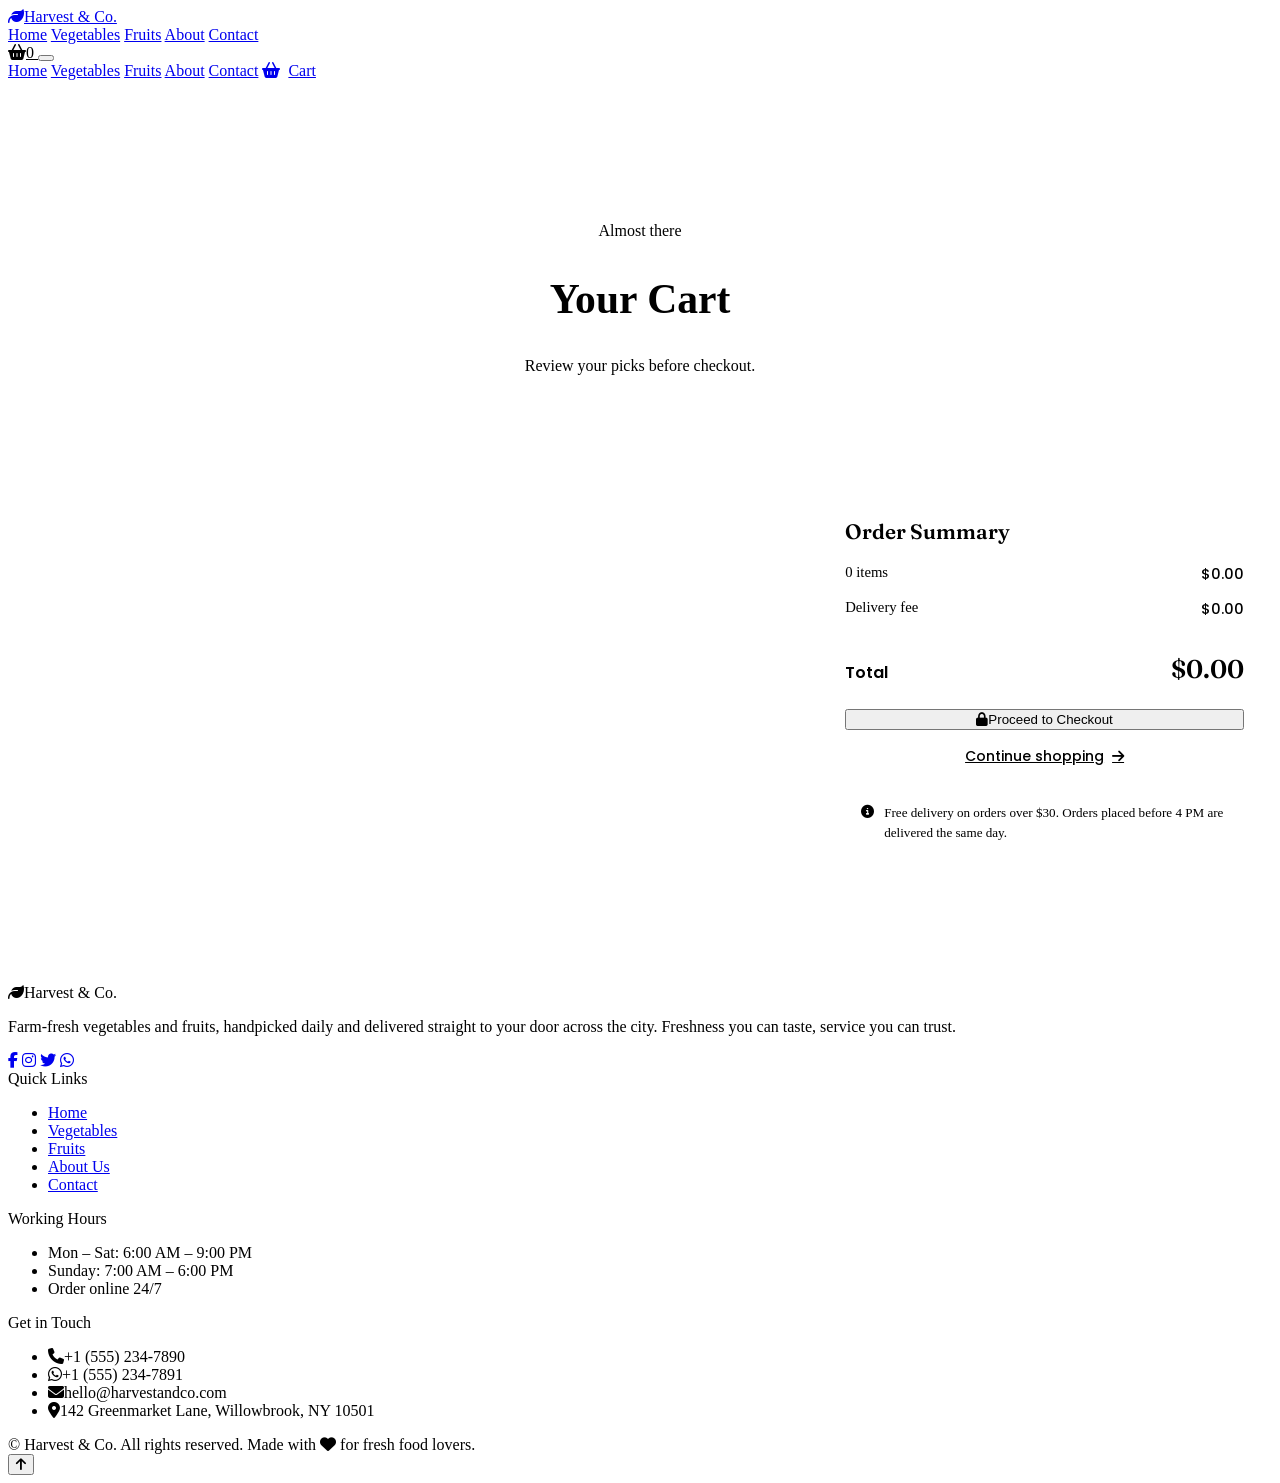
==== cart.html @ 6388827d "Create cart.html" ====
<!DOCTYPE html>
<html lang="en">
<head>
<meta charset="UTF-8">
<meta name="viewport" content="width=device-width, initial-scale=1.0">
<title>Your Cart — Vegcut</title>
<meta name="description" content="Review, adjust and check out the fresh vegetables and fruits in your Vegcut cart.">

<link rel="preconnect" href="https://fonts.googleapis.com">
<link rel="preconnect" href="https://fonts.gstatic.com" crossorigin>
<link href="https://fonts.googleapis.com/css2?family=Fraunces:opsz,wght@9..144,300;9..144,500;9..144,600;9..144,700&family=Inter:wght@400;500;600&family=Poppins:wght@500;600;700&display=swap" rel="stylesheet">
<link rel="stylesheet" href="https://cdnjs.cloudflare.com/ajax/libs/font-awesome/6.5.1/css/all.min.css">
<link rel="stylesheet" href="style.css">

<style>
/* ============ CART PAGE ============ */
.cart-hero{
  margin-top:78px;padding:64px 0 40px;background:var(--tan);text-align:center;
}
.cart-hero .eyebrow{justify-content:center;}
.cart-hero h1{font-size:clamp(1.9rem,3.6vw,2.6rem);color:var(--green-deep);font-weight:600;}
.cart-hero p{color:var(--charcoal-soft);margin-top:8px;}

.cart-layout{
  display:grid;grid-template-columns:1.7fr 1fr;gap:36px;align-items:start;
  padding:60px 0 100px;
}
@media(max-width:900px){.cart-layout{grid-template-columns:1fr;}}

/* item rows */
.cart-list{display:flex;flex-direction:column;gap:18px;}
.cart-item{
  background:var(--white);border-radius:var(--radius-md);box-shadow:var(--shadow-soft);
  display:flex;align-items:center;gap:18px;padding:16px;
  transition:transform .4s var(--ease),box-shadow .4s var(--ease),opacity .4s var(--ease);
}
.cart-item.removing{opacity:0;transform:translateX(30px) scale(.96);}
.cart-item-img{width:88px;height:88px;border-radius:16px;overflow:hidden;flex-shrink:0;}
.cart-item-img img{width:100%;height:100%;object-fit:cover;}
.cart-item-info{flex:1;min-width:0;}
.cart-item-name{font-family:'Fraunces',serif;font-weight:600;font-size:1.08rem;color:var(--charcoal);margin-bottom:4px;}
.cart-item-price{font-size:.85rem;color:var(--charcoal-soft);}
.cart-item-price span{color:var(--green-deep);font-weight:600;font-family:'Poppins',sans-serif;}

.qty-stepper{
  display:flex;align-items:center;gap:0;background:var(--tan);border-radius:30px;padding:4px;
}
.qty-stepper button{
  width:30px;height:30px;border-radius:50%;background:var(--white);color:var(--green-deep);
  display:flex;align-items:center;justify-content:center;font-size:.85rem;font-weight:700;
  transition:background .25s,color .25s,transform .2s;
}
.qty-stepper button:hover{background:var(--green-fresh);color:var(--white);}
.qty-stepper button:active{transform:scale(.9);}
.qty-value{width:32px;text-align:center;font-family:'Poppins',sans-serif;font-weight:600;font-size:.92rem;}

.line-total{
  font-family:'Fraunces',serif;font-weight:600;color:var(--green-deep);font-size:1.1rem;
  min-width:70px;text-align:right;
}
.remove-btn{
  width:36px;height:36px;border-radius:50%;color:var(--charcoal-soft);
  display:flex;align-items:center;justify-content:center;font-size:.95rem;
  transition:background .25s,color .25s,transform .3s;
}
.remove-btn:hover{background:#fdecec;color:#d9534f;transform:scale(1.08) rotate(6deg);}

@media(max-width:560px){
  .cart-item{flex-wrap:wrap;}
  .cart-item-img{width:70px;height:70px;}
  .line-total{order:5;width:100%;text-align:left;margin-top:6px;}
}

/* empty state */
.cart-empty{
  background:var(--white);border-radius:var(--radius-lg);box-shadow:var(--shadow-soft);
  padding:70px 30px;text-align:center;display:flex;flex-direction:column;align-items:center;gap:16px;
}
.cart-empty i{font-size:2.6rem;color:var(--tan);}
.cart-empty h3{font-family:'Fraunces',serif;font-size:1.4rem;color:var(--green-deep);}
.cart-empty p{color:var(--charcoal-soft);max-width:320px;font-size:.92rem;line-height:1.6;}

/* summary card */
.summary-card{
  background:var(--white);border-radius:var(--radius-lg);box-shadow:var(--shadow-soft);
  padding:28px;position:sticky;top:110px;
}
.summary-title{font-family:'Fraunces',serif;font-size:1.3rem;font-weight:600;color:var(--green-deep);margin-bottom:20px;}
.summary-row{display:flex;justify-content:space-between;font-size:.92rem;color:var(--charcoal-soft);margin-bottom:14px;}
.summary-row span:last-child{font-family:'Poppins',sans-serif;font-weight:500;color:var(--charcoal);}
.summary-divider{height:1px;background:var(--tan);margin:16px 0;}
.summary-total{display:flex;justify-content:space-between;align-items:baseline;margin-bottom:24px;}
.summary-total span:first-child{font-family:'Poppins',sans-serif;font-weight:600;color:var(--charcoal);}
.summary-total span:last-child{font-family:'Fraunces',serif;font-size:1.6rem;font-weight:600;color:var(--green-deep);}
.checkout-btn{width:100%;justify-content:center;}
.checkout-btn:disabled{opacity:.5;pointer-events:none;}
.continue-link{
  display:flex;align-items:center;justify-content:center;gap:8px;margin-top:16px;
  font-family:'Poppins',sans-serif;font-weight:500;font-size:.88rem;color:var(--green-deep);
  transition:gap .3s;
}
.continue-link:hover{gap:12px;}
.note-box{
  margin-top:22px;background:var(--cream);border-radius:var(--radius-sm);padding:14px 16px;
  font-size:.82rem;color:var(--charcoal-soft);display:flex;gap:10px;line-height:1.5;
}
.note-box i{color:var(--green-fresh);margin-top:2px;}

.toast{
  position:fixed;bottom:26px;left:50%;transform:translateX(-50%) translateY(20px);
  background:var(--green-deep);color:var(--white);padding:14px 26px;border-radius:40px;
  font-family:'Poppins',sans-serif;font-weight:500;font-size:.9rem;box-shadow:0 14px 30px rgba(31,77,58,.3);
  opacity:0;visibility:hidden;transition:all .4s var(--ease);z-index:1200;display:flex;align-items:center;gap:10px;
}
.toast.show{opacity:1;visibility:visible;transform:translateX(-50%) translateY(0);}
.toast i{color:#F9D976;}
</style>
</head>
<body>

<!-- HEADER -->
<header id="siteHeader">
  <div class="container nav-wrap">
    <a href="index.html#home" class="logo"><span class="logo-mark"><i class="fa-solid fa-leaf"></i></span>Harvest&nbsp;&amp;&nbsp;Co.</a>
    <nav class="nav-links">
      <a href="index.html#home">Home</a>
      <a href="index.html#vegetables">Vegetables</a>
      <a href="index.html#fruits">Fruits</a>
      <a href="index.html#about">About</a>
      <a href="index.html#contact">Contact</a>
    </nav>
    <div class="nav-right">
      <a href="cart.html" class="cart-btn" aria-label="View cart" style="background:var(--orange);color:var(--white);">
        <i class="fa-solid fa-basket-shopping"></i><span class="cart-count" id="cartCount">0</span>
      </a>
      <button class="hamburger" id="hamburger" aria-label="Menu"><span></span><span></span><span></span></button>
    </div>
  </div>
</header>

<div class="menu-backdrop" id="menuBackdrop"></div>
<nav class="mobile-menu" id="mobileMenu">
  <a href="index.html#home">Home</a>
  <a href="index.html#vegetables">Vegetables</a>
  <a href="index.html#fruits">Fruits</a>
  <a href="index.html#about">About</a>
  <a href="index.html#contact">Contact</a>
  <a href="cart.html"><i class="fa-solid fa-basket-shopping" style="margin-right:8px;color:var(--orange);"></i>Cart</a>
</nav>

<!-- CART HERO -->
<section class="cart-hero">
  <div class="container">
    <span class="eyebrow">Almost there</span>
    <h1>Your Cart</h1>
    <p id="cartSubline">Review your picks before checkout.</p>
  </div>
</section>

<!-- CART CONTENT -->
<section>
  <div class="container">
    <div class="cart-layout">

      <div id="cartListWrap">
        <div class="cart-list" id="cartList"></div>
      </div>

      <aside class="summary-card">
        <div class="summary-title">Order Summary</div>
        <div class="summary-row"><span id="summaryCountLabel">0 items</span><span id="summarySubtotal">$0.00</span></div>
        <div class="summary-row"><span>Delivery fee</span><span id="summaryDelivery">$0.00</span></div>
        <div class="summary-divider"></div>
        <div class="summary-total"><span>Total</span><span id="summaryTotal">$0.00</span></div>
        <button class="btn btn-primary checkout-btn" id="checkoutBtn"><i class="fa-solid fa-lock"></i>Proceed to Checkout</button>
        <a href="index.html#vegetables" class="continue-link">Continue shopping <i class="fa-solid fa-arrow-right"></i></a>
        <div class="note-box"><i class="fa-solid fa-circle-info"></i>Free delivery on orders over $30. Orders placed before 4 PM are delivered the same day.</div>
      </aside>

    </div>
  </div>
</section>

<!-- FOOTER -->
<footer id="contact">
  <div class="container">
    <div class="footer-grid">

      <div>
        <div class="footer-logo"><span class="logo-mark"><i class="fa-solid fa-leaf"></i></span>Harvest &amp; Co.</div>
        <p class="footer-about">Farm-fresh vegetables and fruits, handpicked daily and delivered straight to your door across the city. Freshness you can taste, service you can trust.</p>
        <div class="social-row">
          <a href="#" class="social-icon" aria-label="Facebook"><i class="fa-brands fa-facebook-f"></i></a>
          <a href="#" class="social-icon" aria-label="Instagram"><i class="fa-brands fa-instagram"></i></a>
          <a href="#" class="social-icon" aria-label="Twitter"><i class="fa-brands fa-twitter"></i></a>
          <a href="#" class="social-icon" aria-label="WhatsApp"><i class="fa-brands fa-whatsapp"></i></a>
        </div>
      </div>

      <div>
        <div class="footer-heading">Quick Links</div>
        <ul class="footer-links">
          <li><a href="index.html#home">Home</a></li>
          <li><a href="index.html#vegetables">Vegetables</a></li>
          <li><a href="index.html#fruits">Fruits</a></li>
          <li><a href="index.html#about">About Us</a></li>
          <li><a href="index.html#contact">Contact</a></li>
        </ul>
      </div>

      <div>
        <div class="footer-heading">Working Hours</div>
        <ul class="footer-links">
          <li>Mon – Sat: 6:00 AM – 9:00 PM</li>
          <li>Sunday: 7:00 AM – 6:00 PM</li>
          <li>Order online 24/7</li>
        </ul>
      </div>

      <div>
        <div class="footer-heading">Get in Touch</div>
        <ul class="contact-list">
          <li><i class="fa-solid fa-phone"></i>+1 (555) 234-7890</li>
          <li><i class="fa-brands fa-whatsapp"></i>+1 (555) 234-7891</li>
          <li><i class="fa-solid fa-envelope"></i>hello@harvestandco.com</li>
          <li><i class="fa-solid fa-location-dot"></i>142 Greenmarket Lane, Willowbrook, NY 10501</li>
        </ul>
      </div>

    </div>

    <div class="footer-bottom">
      <span>© <span id="year"></span> Harvest &amp; Co. All rights reserved.</span>
      <span>Made with <i class="fa-solid fa-heart" style="color:var(--orange);"></i> for fresh food lovers.</span>
    </div>
  </div>
</footer>

<button class="to-top" id="toTop" aria-label="Back to top"><i class="fa-solid fa-arrow-up"></i></button>

<div class="toast" id="toast"><i class="fa-solid fa-circle-check"></i><span id="toastMsg">Cart updated</span></div>

<script src="cart.js"></script>
<script>
const cartCountEl = document.getElementById('cartCount');
const cartList = document.getElementById('cartList');
const cartListWrap = document.getElementById('cartListWrap');
const cartSubline = document.getElementById('cartSubline');
const summaryCountLabel = document.getElementById('summaryCountLabel');
const summarySubtotal = document.getElementById('summarySubtotal');
const summaryDelivery = document.getElementById('summaryDelivery');
const summaryTotal = document.getElementById('summaryTotal');
const checkoutBtn = document.getElementById('checkoutBtn');
const toast = document.getElementById('toast');
const toastMsg = document.getElementById('toastMsg');

const DELIVERY_FLAT = 3.5;
const FREE_DELIVERY_THRESHOLD = 30;

function money(n){ return '$' + n.toFixed(2); }

function showToast(msg){
  toastMsg.textContent = msg;
  toast.classList.add('show');
  clearTimeout(showToast._t);
  showToast._t = setTimeout(()=>toast.classList.remove('show'), 2200);
}

function render(){
  const cart = HarvestCart.getCart();
  const {itemCount, subtotal} = HarvestCart.totals();

  cartCountEl.textContent = itemCount;
  cartSubline.textContent = itemCount > 0
    ? `You have ${itemCount} item${itemCount>1?'s':''} ready for checkout.`
    : `Your basket is waiting to be filled.`;

  if(cart.length === 0){
    cartListWrap.innerHTML = `
      <div class="cart-empty">
        <i class="fa-solid fa-basket-shopping"></i>
        <h3>Your cart is empty</h3>
        <p>Looks like you haven't added any fresh produce yet. Head back and pick out something good.</p>
        <a href="index.html#vegetables" class="btn btn-primary">Start Shopping <i class="fa-solid fa-arrow-right"></i></a>
      </div>`;
  } else {
    cartListWrap.innerHTML = `<div class="cart-list" id="cartList"></div>`;
    const list = document.getElementById('cartList');
    list.innerHTML = cart.map(item => `
      <div class="cart-item" data-name="${item.name}">
        <div class="cart-item-img"><img src="${item.img}" alt="${item.name}"></div>
        <div class="cart-item-info">
          <div class="cart-item-name">${item.name}</div>
          <div class="cart-item-price">$${item.price.toFixed(2)} <span>× ${item.qty}</span></div>
        </div>
        <div class="qty-stepper">
          <button class="qty-minus" aria-label="Decrease quantity">−</button>
          <span class="qty-value">${item.qty}</span>
          <button class="qty-plus" aria-label="Increase quantity">+</button>
        </div>
        <div class="line-total">${money(item.price * item.qty)}</div>
        <button class="remove-btn" aria-label="Remove item"><i class="fa-solid fa-trash"></i></button>
      </div>
    `).join('');
  }

  const delivery = (subtotal === 0 || subtotal >= FREE_DELIVERY_THRESHOLD) ? 0 : DELIVERY_FLAT;
  summaryCountLabel.textContent = `${itemCount} item${itemCount===1?'':'s'}`;
  summarySubtotal.textContent = money(subtotal);
  summaryDelivery.textContent = subtotal === 0 ? money(0) : (delivery === 0 ? 'Free' : money(delivery));
  summaryTotal.textContent = money(subtotal + delivery);
  checkoutBtn.disabled = cart.length === 0;
}

render();

document.addEventListener('click', (e)=>{
  const row = e.target.closest('.cart-item');
  if(!row) return;
  const name = row.dataset.name;
  const cart = HarvestCart.getCart();
  const item = cart.find(i=>i.name===name);
  if(!item) return;

  if(e.target.closest('.qty-plus')){
    HarvestCart.updateQty(name, item.qty + 1);
    render();
  }
  if(e.target.closest('.qty-minus')){
    if(item.qty <= 1){
      row.classList.add('removing');
      setTimeout(()=>{ HarvestCart.updateQty(name, 0); render(); }, 300);
    }else{
      HarvestCart.updateQty(name, item.qty - 1);
      render();
    }
  }
  if(e.target.closest('.remove-btn')){
    row.classList.add('removing');
    setTimeout(()=>{
      HarvestCart.removeItem(name);
      render();
      showToast(`${name} removed from cart`);
    }, 300);
  }
});

checkoutBtn.addEventListener('click', ()=>{
  if(checkoutBtn.disabled) return;
  showToast('Order placed! We\'ll have it with you soon 🌿');
  setTimeout(()=>{
    HarvestCart.clearCart();
    render();
  }, 1400);
});

// keep in sync if cart changes in another tab
window.addEventListener('storage', render);

/* ============ STICKY HEADER / MENU / TO-TOP (shared behaviour) ============ */
const header = document.getElementById('siteHeader');
window.addEventListener('scroll', ()=>{
  header.classList.toggle('scrolled', window.scrollY > 40);
  document.getElementById('toTop').classList.toggle('show', window.scrollY > 500);
});
const hamburger = document.getElementById('hamburger');
const mobileMenu = document.getElementById('mobileMenu');
const backdrop = document.getElementById('menuBackdrop');
function closeMenu(){
  hamburger.classList.remove('open');
  mobileMenu.classList.remove('open');
  backdrop.classList.remove('open');
}
hamburger.addEventListener('click', ()=>{
  hamburger.classList.toggle('open');
  mobileMenu.classList.toggle('open');
  backdrop.classList.toggle('open');
});
backdrop.addEventListener('click', closeMenu);
mobileMenu.querySelectorAll('a').forEach(a=>a.addEventListener('click', closeMenu));
document.getElementById('toTop').addEventListener('click', ()=>window.scrollTo({top:0,behavior:'smooth'}));
document.getElementById('year').textContent = new Date().getFullYear();
</script>
</body>
</html>
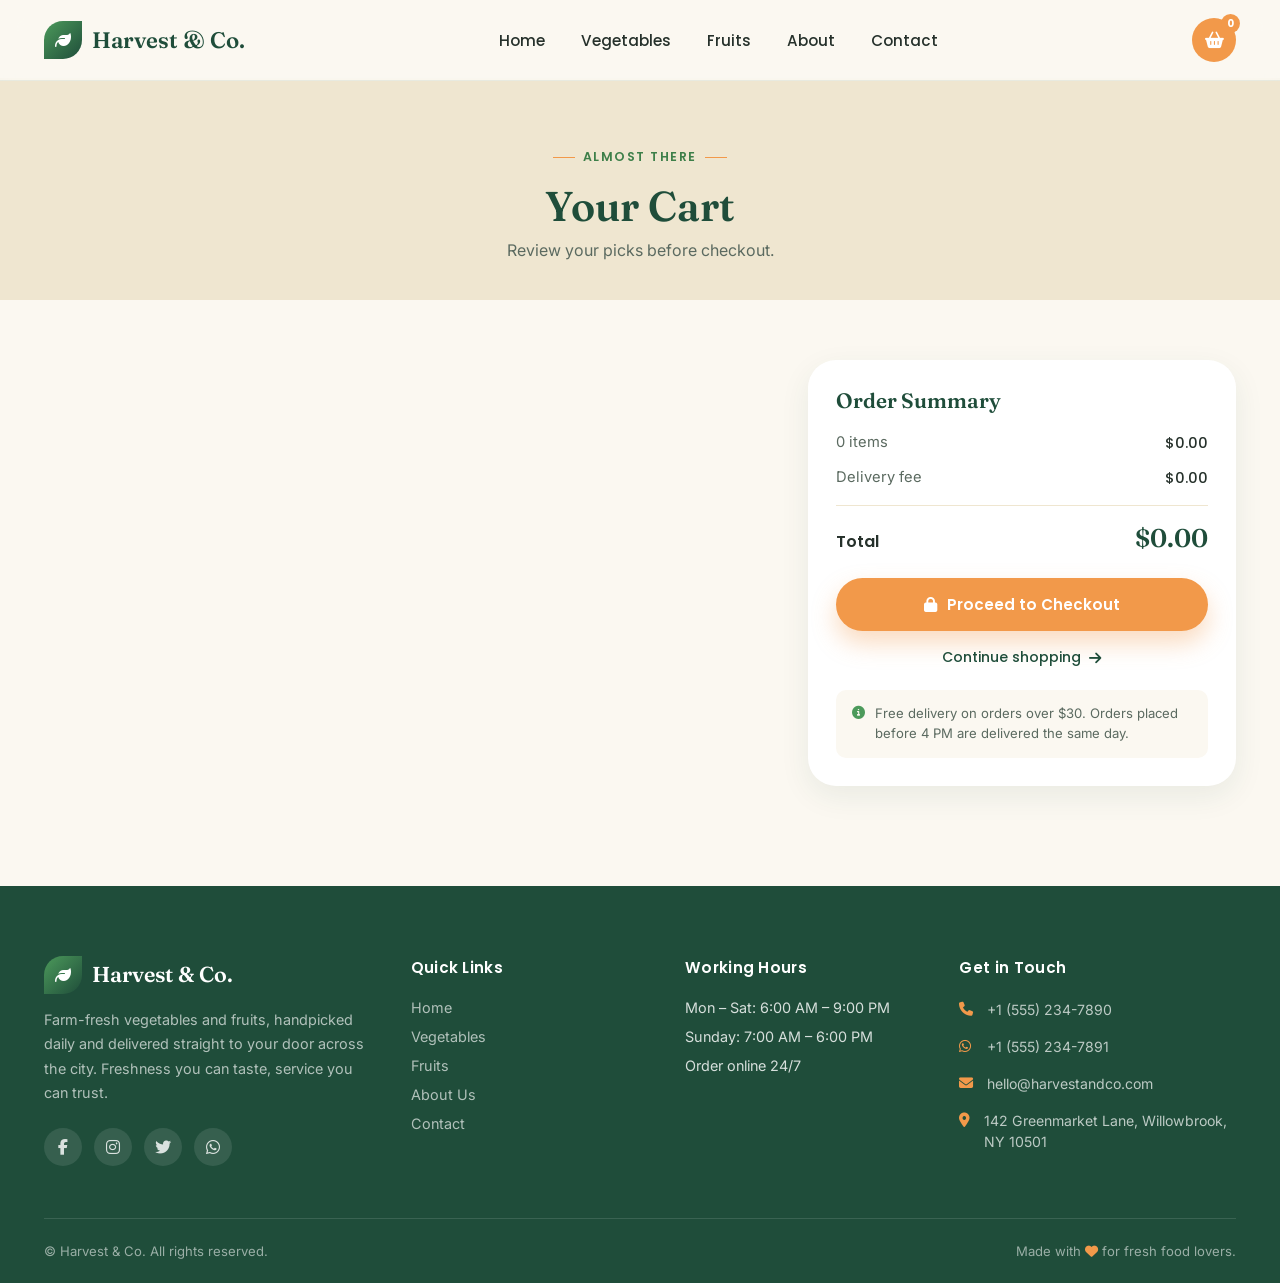
==== commit b9d7fbd0: "Update cart.html" ====
--- a/cart.html
+++ b/cart.html
@@ -380,6 +380,14 @@
 mobileMenu.querySelectorAll('a').forEach(a=>a.addEventListener('click', closeMenu));
 document.getElementById('toTop').addEventListener('click', ()=>window.scrollTo({top:0,behavior:'smooth'}));
 document.getElementById('year').textContent = new Date().getFullYear();
+
+
+
+
+
+
+
+
 </script>
 </body>
 </html>
--- a/style.css
+++ b/style.css
@@ -0,0 +1,335 @@
+/* ============ RESET & TOKENS ============ */
+*,*::before,*::after{box-sizing:border-box;margin:0;padding:0;}
+:root{
+  --green-deep:#1F4D3A;
+  --green-fresh:#4C9A5B;
+  --green-fresh-dark:#3d7f49;
+  --orange:#F2994A;
+  --orange-dark:#e07f2a;
+  --cream:#FBF8F1;
+  --tan:#EFE6D0;
+  --charcoal:#26312B;
+  --charcoal-soft:#5b6a60;
+  --white:#ffffff;
+  --radius-lg:28px;
+  --radius-md:18px;
+  --radius-sm:10px;
+  --shadow-soft:0 10px 30px rgba(31,77,58,0.08);
+  --shadow-lift:0 20px 40px rgba(31,77,58,0.16);
+  --ease:cubic-bezier(.4,0,.2,1);
+}
+html{scroll-behavior:smooth;}
+body{
+  font-family:'Inter',sans-serif;
+  color:var(--charcoal);
+  background:var(--cream);
+  overflow-x:hidden;
+  -webkit-font-smoothing:antialiased;
+}
+h1,h2,h3,.font-display{font-family:'Fraunces',serif;}
+.font-ui{font-family:'Poppins',sans-serif;}
+img{display:block;max-width:100%;}
+a{text-decoration:none;color:inherit;}
+button{font-family:inherit;cursor:pointer;border:none;background:none;}
+ul{list-style:none;}
+.container{width:100%;max-width:1240px;margin:0 auto;padding:0 24px;}
+section{position:relative;}
+
+/* respect reduced motion */
+@media (prefers-reduced-motion:reduce){
+  html{scroll-behavior:auto;}
+  *,*::before,*::after{animation-duration:0.001ms !important;animation-iteration-count:1 !important;transition-duration:0.001ms !important;}
+}
+
+/* ============ PAGE LOADER ============ */
+#loader{
+  position:fixed;inset:0;background:var(--green-deep);
+  display:flex;align-items:center;justify-content:center;flex-direction:column;gap:16px;
+  z-index:9999;transition:opacity .6s var(--ease),visibility .6s var(--ease);
+}
+#loader.hide{opacity:0;visibility:hidden;}
+.loader-leaf{
+  width:56px;height:56px;border-radius:50% 0;
+  background:var(--orange);
+  animation:spinLeaf 1.1s ease-in-out infinite;
+}
+@keyframes spinLeaf{
+  0%{transform:rotate(0deg) scale(1);}
+  50%{transform:rotate(180deg) scale(1.15);}
+  100%{transform:rotate(360deg) scale(1);}
+}
+.loader-text{color:var(--cream);font-family:'Fraunces',serif;font-size:1.1rem;letter-spacing:.04em;opacity:.9;}
+
+/* ============ SCROLL REVEAL ============ */
+.reveal{opacity:0;transform:translateY(28px);transition:opacity .7s var(--ease),transform .7s var(--ease);}
+.reveal.in{opacity:1;transform:translateY(0);}
+.reveal-stagger.in{transition-delay:calc(var(--i) * 80ms);}
+
+/* ============ HEADER ============ */
+header{
+  position:fixed;top:0;left:0;right:0;z-index:1000;
+  background:rgba(251,248,241,0.85);
+  backdrop-filter:blur(14px);
+  -webkit-backdrop-filter:blur(14px);
+  border-bottom:1px solid rgba(31,77,58,0.08);
+  transition:padding .35s var(--ease),box-shadow .35s var(--ease),background .35s var(--ease);
+  padding:18px 0;
+}
+header.scrolled{
+  padding:10px 0;
+  box-shadow:0 8px 24px rgba(31,77,58,0.08);
+  background:rgba(251,248,241,0.97);
+}
+.nav-wrap{display:flex;align-items:center;justify-content:space-between;}
+.logo{display:flex;align-items:center;gap:10px;font-family:'Fraunces',serif;font-weight:600;font-size:1.4rem;color:var(--green-deep);}
+.logo-mark{
+  width:38px;height:38px;border-radius:50% 0;
+  background:linear-gradient(135deg,var(--green-fresh),var(--green-deep));
+  display:flex;align-items:center;justify-content:center;color:var(--white);font-size:1rem;
+  transition:transform .4s var(--ease);
+}
+.logo:hover .logo-mark{transform:rotate(-18deg) scale(1.08);}
+.nav-links{display:flex;gap:36px;font-family:'Poppins',sans-serif;font-weight:500;font-size:.95rem;}
+.nav-links a{position:relative;color:var(--charcoal);padding:6px 0;transition:color .3s;}
+.nav-links a::after{
+  content:'';position:absolute;left:0;bottom:0;width:0;height:2px;background:var(--orange);
+  transition:width .35s var(--ease);
+}
+.nav-links a:hover{color:var(--green-deep);}
+.nav-links a:hover::after{width:100%;}
+.nav-right{display:flex;align-items:center;gap:22px;}
+.cart-btn{
+  position:relative;width:44px;height:44px;border-radius:50%;
+  background:var(--tan);display:flex;align-items:center;justify-content:center;
+  color:var(--green-deep);font-size:1.05rem;
+  transition:background .3s,transform .3s;
+}
+.cart-btn:hover{background:var(--orange);color:var(--white);transform:translateY(-2px);}
+.cart-count{
+  position:absolute;top:-4px;right:-4px;background:var(--orange);color:var(--white);
+  font-size:.65rem;font-weight:700;width:19px;height:19px;border-radius:50%;
+  display:flex;align-items:center;justify-content:center;font-family:'Poppins',sans-serif;
+  transition:transform .25s var(--ease);
+}
+.cart-count.bump{animation:bump .35s var(--ease);}
+@keyframes bump{0%{transform:scale(1);}40%{transform:scale(1.5);}100%{transform:scale(1);}}
+.hamburger{display:none;width:26px;height:20px;position:relative;flex-direction:column;justify-content:space-between;}
+.hamburger span{display:block;height:2px;width:100%;background:var(--green-deep);border-radius:2px;transition:all .35s var(--ease);}
+.hamburger.open span:nth-child(1){transform:translateY(9px) rotate(45deg);}
+.hamburger.open span:nth-child(2){opacity:0;}
+.hamburger.open span:nth-child(3){transform:translateY(-9px) rotate(-45deg);}
+
+.mobile-menu{
+  display:none;position:fixed;top:0;right:0;bottom:0;width:min(78vw,320px);
+  background:var(--white);z-index:1100;padding:100px 32px 32px;
+  flex-direction:column;gap:26px;font-family:'Poppins',sans-serif;font-weight:500;
+  transform:translateX(100%);transition:transform .45s var(--ease);
+  box-shadow:-10px 0 40px rgba(0,0,0,.12);
+}
+.mobile-menu.open{transform:translateX(0);}
+.mobile-menu a{font-size:1.1rem;color:var(--charcoal);}
+.menu-backdrop{
+  display:none;position:fixed;inset:0;background:rgba(31,77,58,.35);z-index:1050;
+  opacity:0;transition:opacity .4s var(--ease);
+}
+.menu-backdrop.open{opacity:1;}
+
+@media(max-width:860px){
+  .nav-links{display:none;}
+  .hamburger{display:flex;}
+  .mobile-menu,.menu-backdrop{display:flex;}
+}
+
+/* ============ HERO CAROUSEL ============ */
+.hero{
+  position:relative;margin-top:78px;height:min(88vh,720px);min-height:520px;overflow:hidden;
+  background:var(--green-deep);
+}
+.slides{position:relative;width:100%;height:100%;}
+.slide{
+  position:absolute;inset:0;display:flex;align-items:center;
+  opacity:0;visibility:hidden;transition:opacity 1s var(--ease);
+}
+.slide.active{opacity:1;visibility:visible;z-index:2;}
+.slide-bg{
+  position:absolute;inset:0;background-size:cover;background-position:center;
+  transform:scale(1.08);transition:transform 8s linear;
+}
+.slide.active .slide-bg{transform:scale(1);}
+.slide-overlay{
+  position:absolute;inset:0;
+  background:linear-gradient(100deg,rgba(20,45,35,.88) 0%,rgba(20,45,35,.55) 45%,rgba(20,45,35,.15) 75%);
+}
+.slide-content{
+  position:relative;z-index:3;color:var(--white);max-width:520px;
+  padding:0 24px;margin-left:5%;
+}
+.slide-badge{
+  display:inline-flex;align-items:center;gap:6px;background:var(--orange);color:var(--white);
+  font-family:'Poppins',sans-serif;font-weight:600;font-size:.78rem;padding:6px 14px;border-radius:30px;
+  margin-bottom:18px;letter-spacing:.03em;
+  opacity:0;transform:translateY(16px);
+}
+.slide.active .slide-badge{animation:riseIn .7s var(--ease) .15s forwards;}
+.slide-title{font-size:clamp(2.1rem,5vw,3.4rem);font-weight:600;line-height:1.08;margin-bottom:14px;
+  opacity:0;transform:translateY(20px);}
+.slide.active .slide-title{animation:riseIn .7s var(--ease) .3s forwards;}
+.slide-desc{font-size:1rem;line-height:1.6;color:rgba(255,255,255,.85);margin-bottom:20px;max-width:420px;
+  opacity:0;transform:translateY(20px);}
+.slide.active .slide-desc{animation:riseIn .7s var(--ease) .45s forwards;}
+.price-row{display:flex;align-items:center;gap:14px;margin-bottom:26px;
+  opacity:0;transform:translateY(20px);}
+.slide.active .price-row{animation:riseIn .7s var(--ease) .55s forwards;}
+.price-old{font-size:1.05rem;color:rgba(255,255,255,.55);text-decoration:line-through;}
+.price-new{font-family:'Fraunces',serif;font-size:1.9rem;font-weight:600;color:#F9D976;}
+@keyframes riseIn{to{opacity:1;transform:translateY(0);}}
+
+.btn{
+  display:inline-flex;align-items:center;gap:10px;font-family:'Poppins',sans-serif;font-weight:600;
+  font-size:.95rem;padding:15px 30px;border-radius:50px;transition:transform .3s var(--ease),box-shadow .3s var(--ease),background .3s;
+}
+.btn-primary{background:var(--orange);color:var(--white);box-shadow:0 12px 24px rgba(242,153,74,.35);}
+.btn-primary:hover{transform:translateY(-3px);box-shadow:0 16px 30px rgba(242,153,74,.45);background:var(--orange-dark);}
+.btn-outline{background:transparent;border:1.5px solid rgba(255,255,255,.5);color:var(--white);}
+.btn-outline:hover{background:rgba(255,255,255,.12);border-color:var(--white);}
+.slide-cta{opacity:0;transform:translateY(20px);}
+.slide.active .slide-cta{animation:riseIn .7s var(--ease) .65s forwards;}
+
+.hero-arrow{
+  position:absolute;top:50%;transform:translateY(-50%);z-index:5;
+  width:46px;height:46px;border-radius:50%;background:rgba(255,255,255,.15);
+  color:var(--white);display:flex;align-items:center;justify-content:center;font-size:1rem;
+  backdrop-filter:blur(6px);transition:background .3s,transform .3s;
+}
+.hero-arrow:hover{background:rgba(255,255,255,.3);transform:translateY(-50%) scale(1.08);}
+.hero-arrow.prev{left:20px;}
+.hero-arrow.next{right:20px;}
+.hero-dots{position:absolute;bottom:26px;left:0;right:0;z-index:5;display:flex;justify-content:center;gap:10px;}
+.dot{width:9px;height:9px;border-radius:50%;background:rgba(255,255,255,.4);transition:all .35s var(--ease);}
+.dot.active{width:26px;border-radius:6px;background:var(--orange);}
+
+@media(max-width:640px){
+  .hero-arrow{width:38px;height:38px;}
+  .slide-content{margin-left:0;padding:0 20px;max-width:100%;}
+}
+
+/* ============ WAVE DIVIDER (signature) ============ */
+.wave{display:block;width:100%;line-height:0;position:relative;z-index:4;}
+.wave svg{width:100%;height:60px;display:block;}
+.wave-into-cream path{fill:var(--cream);}
+.wave-cream-to-tan path{fill:var(--tan);}
+.wave-tan-to-deep path{fill:var(--green-deep);}
+
+/* ============ SECTION HEADERS ============ */
+.section-pad{padding:90px 0 100px;}
+.section-head{text-align:center;max-width:600px;margin:0 auto 54px;}
+.eyebrow{
+  font-family:'Poppins',sans-serif;font-weight:600;font-size:.78rem;letter-spacing:.12em;text-transform:uppercase;
+  color:var(--green-fresh-dark);display:inline-flex;align-items:center;gap:8px;margin-bottom:14px;
+}
+.eyebrow::before,.eyebrow::after{content:'';width:22px;height:1.5px;background:var(--orange);}
+.section-title{font-size:clamp(1.9rem,3.6vw,2.7rem);font-weight:600;color:var(--green-deep);margin-bottom:12px;}
+.section-sub{color:var(--charcoal-soft);font-size:1.02rem;line-height:1.6;}
+
+/* ============ PRODUCT GRID ============ */
+.grid{display:grid;grid-template-columns:repeat(3,1fr);gap:32px;}
+@media(max-width:900px){.grid{grid-template-columns:repeat(2,1fr);gap:24px;}}
+@media(max-width:560px){.grid{grid-template-columns:1fr;}}
+
+.card{
+  background:var(--white);border-radius:var(--radius-lg);overflow:hidden;
+  box-shadow:var(--shadow-soft);transition:transform .45s var(--ease),box-shadow .45s var(--ease);
+  display:flex;flex-direction:column;
+}
+.card:hover{transform:translateY(-10px);box-shadow:var(--shadow-lift);}
+.card-img-wrap{position:relative;height:220px;overflow:hidden;}
+.card-img-wrap img{width:100%;height:100%;object-fit:cover;transition:transform .6s var(--ease);}
+.card:hover .card-img-wrap img{transform:scale(1.12);}
+.card-badge{
+  position:absolute;top:14px;left:14px;background:var(--orange);color:var(--white);
+  font-family:'Poppins',sans-serif;font-weight:700;font-size:.72rem;padding:6px 12px;border-radius:30px;
+  box-shadow:0 6px 14px rgba(242,153,74,.4);
+}
+.card-fav{
+  position:absolute;top:14px;right:14px;width:36px;height:36px;border-radius:50%;
+  background:rgba(255,255,255,.9);display:flex;align-items:center;justify-content:center;color:var(--charcoal-soft);
+  transition:color .3s,transform .3s;
+}
+.card-fav:hover{color:var(--orange);transform:scale(1.1);}
+.card-body{padding:22px 22px 24px;display:flex;flex-direction:column;flex:1;}
+.card-name{font-family:'Fraunces',serif;font-size:1.25rem;font-weight:600;color:var(--charcoal);margin-bottom:6px;}
+.card-desc{font-size:.88rem;color:var(--charcoal-soft);line-height:1.55;margin-bottom:16px;flex:1;}
+.card-footer{display:flex;align-items:center;justify-content:space-between;gap:10px;}
+
+/* farm tag price */
+.price-tag{position:relative;display:flex;align-items:baseline;gap:6px;}
+.tag-hole{
+  position:absolute;left:-13px;top:50%;transform:translateY(-50%);
+  width:8px;height:8px;border-radius:50%;background:var(--cream);border:1.5px solid var(--tan);
+}
+.price-current{font-family:'Fraunces',serif;font-weight:600;font-size:1.2rem;color:var(--green-deep);}
+.price-strike{font-size:.82rem;color:#b8b0a0;text-decoration:line-through;}
+
+.add-btn{
+  display:flex;align-items:center;gap:8px;background:var(--tan);color:var(--green-deep);
+  font-family:'Poppins',sans-serif;font-weight:600;font-size:.83rem;padding:11px 18px;border-radius:40px;
+  transition:background .3s,color .3s,transform .3s;
+}
+.add-btn:hover{background:var(--green-fresh);color:var(--white);transform:translateY(-2px);}
+.add-btn.added{background:var(--green-deep);color:var(--white);}
+.add-btn i{transition:transform .3s;}
+.add-btn:active i{transform:scale(1.3) rotate(15deg);}
+
+.section-veg{background:var(--cream);}
+.section-fruit{background:var(--tan);}
+
+/* trust strip */
+.trust-strip{
+  display:flex;flex-wrap:wrap;justify-content:center;gap:42px;padding:34px 0;
+  background:var(--white);border-top:1px solid rgba(31,77,58,.08);border-bottom:1px solid rgba(31,77,58,.08);
+}
+.trust-item{display:flex;align-items:center;gap:12px;font-family:'Poppins',sans-serif;font-weight:500;font-size:.9rem;color:var(--charcoal-soft);}
+.trust-item i{color:var(--green-fresh);font-size:1.2rem;}
+
+/* ============ FOOTER ============ */
+footer{background:var(--green-deep);color:rgba(255,255,255,.82);padding-top:70px;}
+.footer-grid{
+  display:grid;grid-template-columns:1.4fr 1fr 1fr 1.2fr;gap:44px;padding-bottom:50px;
+}
+@media(max-width:900px){.footer-grid{grid-template-columns:1fr 1fr;}}
+@media(max-width:560px){.footer-grid{grid-template-columns:1fr;}}
+.footer-logo{display:flex;align-items:center;gap:10px;font-family:'Fraunces',serif;font-weight:600;font-size:1.35rem;color:var(--white);margin-bottom:14px;}
+.footer-about{font-size:.9rem;line-height:1.7;color:rgba(255,255,255,.65);margin-bottom:22px;}
+.social-row{display:flex;gap:12px;}
+.social-icon{
+  width:38px;height:38px;border-radius:50%;background:rgba(255,255,255,.1);
+  display:flex;align-items:center;justify-content:center;transition:background .3s,transform .3s;
+}
+.social-icon:hover{background:var(--orange);transform:translateY(-3px);}
+.footer-heading{font-family:'Poppins',sans-serif;font-weight:600;font-size:.95rem;color:var(--white);margin-bottom:20px;letter-spacing:.02em;}
+.footer-links li{margin-bottom:12px;font-size:.9rem;}
+.footer-links a{color:rgba(255,255,255,.65);transition:color .3s,padding-left .3s;display:inline-block;}
+.footer-links a:hover{color:var(--orange);padding-left:4px;}
+.contact-list li{display:flex;gap:12px;margin-bottom:16px;font-size:.88rem;color:rgba(255,255,255,.7);line-height:1.5;}
+.contact-list i{color:var(--orange);margin-top:3px;width:16px;}
+.map-embed{border-radius:var(--radius-md);overflow:hidden;margin-top:10px;filter:grayscale(.2) contrast(1.05);border:1px solid rgba(255,255,255,.12);}
+.map-embed iframe{width:100%;height:170px;border:0;display:block;}
+.footer-bottom{
+  border-top:1px solid rgba(255,255,255,.12);padding:24px 0;display:flex;flex-wrap:wrap;gap:10px;
+  align-items:center;justify-content:space-between;font-size:.82rem;color:rgba(255,255,255,.55);
+}
+
+/* ============ BACK TO TOP ============ */
+.to-top{
+  position:fixed;bottom:26px;right:26px;width:50px;height:50px;border-radius:50%;
+  background:var(--green-deep);color:var(--white);display:flex;align-items:center;justify-content:center;
+  box-shadow:0 12px 26px rgba(31,77,58,.35);z-index:900;
+  opacity:0;visibility:hidden;transform:translateY(16px);
+  transition:opacity .4s var(--ease),transform .4s var(--ease),background .3s,visibility .4s;
+}
+.to-top.show{opacity:1;visibility:visible;transform:translateY(0);}
+.to-top:hover{background:var(--orange);}
+
+/* utility */
+.center-cta{display:flex;justify-content:center;margin-top:50px;}
+::selection{background:var(--orange);color:#fff;}
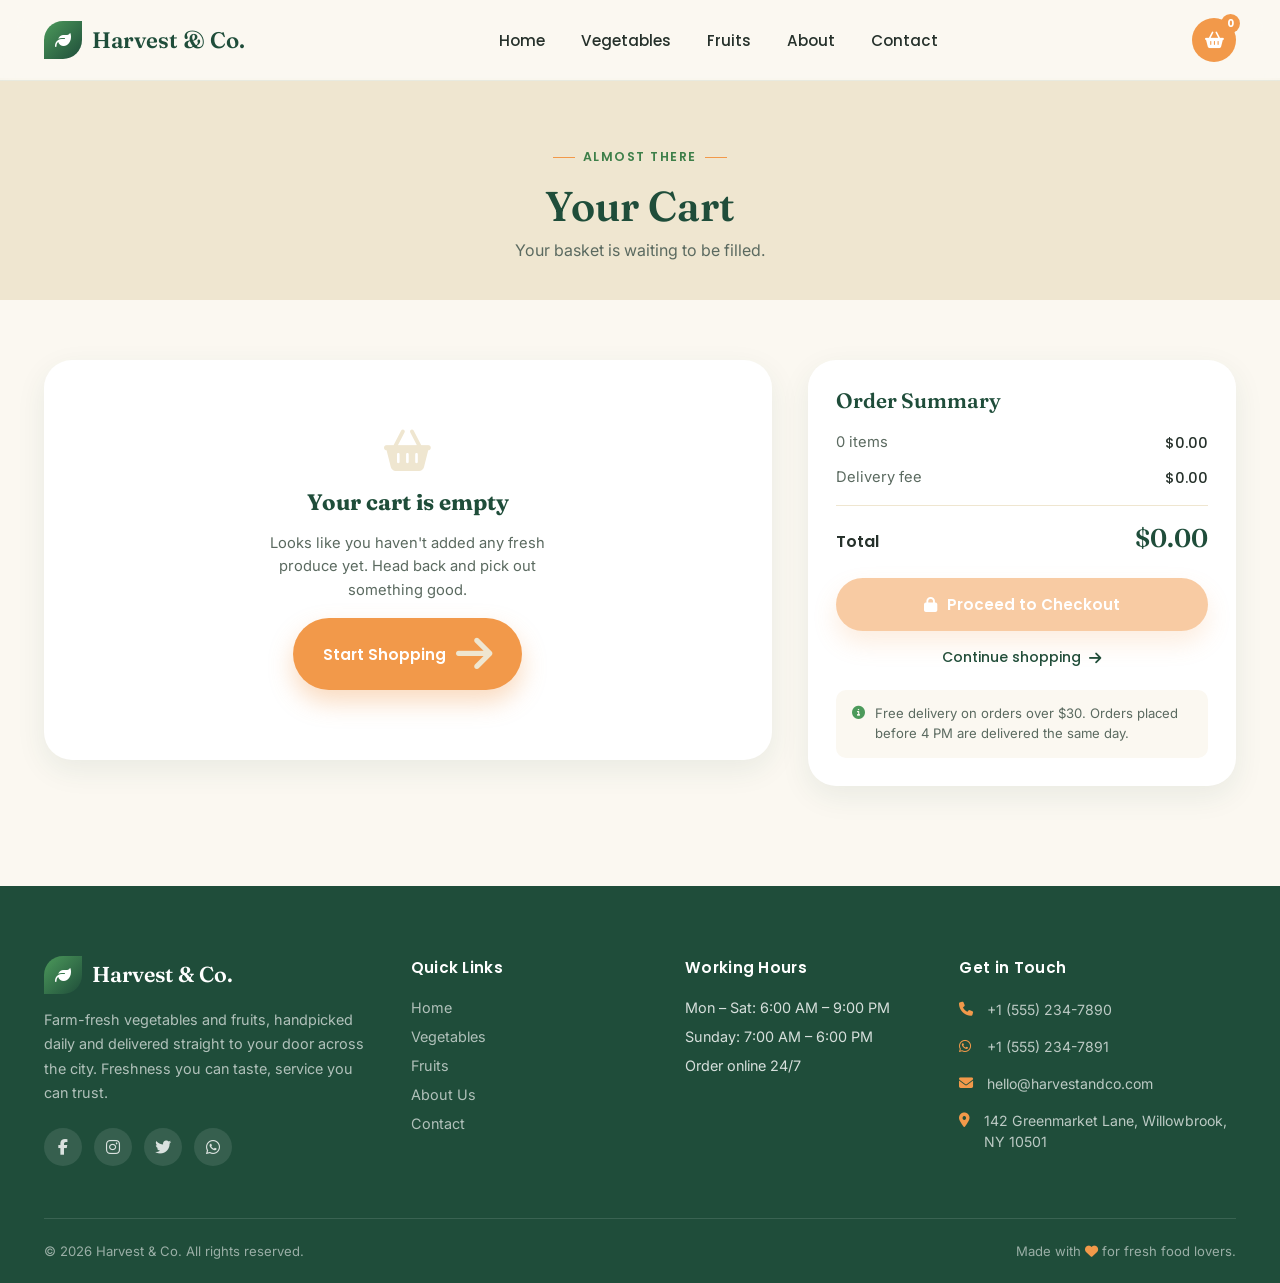
==== commit 3dbe5d46: "Update cart.html" ====
--- a/cart.html
+++ b/cart.html
@@ -3,8 +3,8 @@
 <head>
 <meta charset="UTF-8">
 <meta name="viewport" content="width=device-width, initial-scale=1.0">
-<title>Your Cart — Vegcut</title>
-<meta name="description" content="Review, adjust and check out the fresh vegetables and fruits in your Vegcut cart.">
+<title>Your Cart — Harvest & Co.</title>
+<meta name="description" content="Review, adjust and check out the fresh vegetables and fruits in your Harvest & Co. cart.">
 
 <link rel="preconnect" href="https://fonts.googleapis.com">
 <link rel="preconnect" href="https://fonts.gstatic.com" crossorigin>
@@ -42,16 +42,6 @@
 .cart-item-price{font-size:.85rem;color:var(--charcoal-soft);}
 .cart-item-price span{color:var(--green-deep);font-weight:600;font-family:'Poppins',sans-serif;}
 
-.qty-stepper{
-  display:flex;align-items:center;gap:0;background:var(--tan);border-radius:30px;padding:4px;
-}
-.qty-stepper button{
-  width:30px;height:30px;border-radius:50%;background:var(--white);color:var(--green-deep);
-  display:flex;align-items:center;justify-content:center;font-size:.85rem;font-weight:700;
-  transition:background .25s,color .25s,transform .2s;
-}
-.qty-stepper button:hover{background:var(--green-fresh);color:var(--white);}
-.qty-stepper button:active{transform:scale(.9);}
 .qty-value{width:32px;text-align:center;font-family:'Poppins',sans-serif;font-weight:600;font-size:.92rem;}
 
 .line-total{
@@ -380,14 +370,6 @@
 mobileMenu.querySelectorAll('a').forEach(a=>a.addEventListener('click', closeMenu));
 document.getElementById('toTop').addEventListener('click', ()=>window.scrollTo({top:0,behavior:'smooth'}));
 document.getElementById('year').textContent = new Date().getFullYear();
-
-
-
-
-
-
-
-
 </script>
 </body>
 </html>
